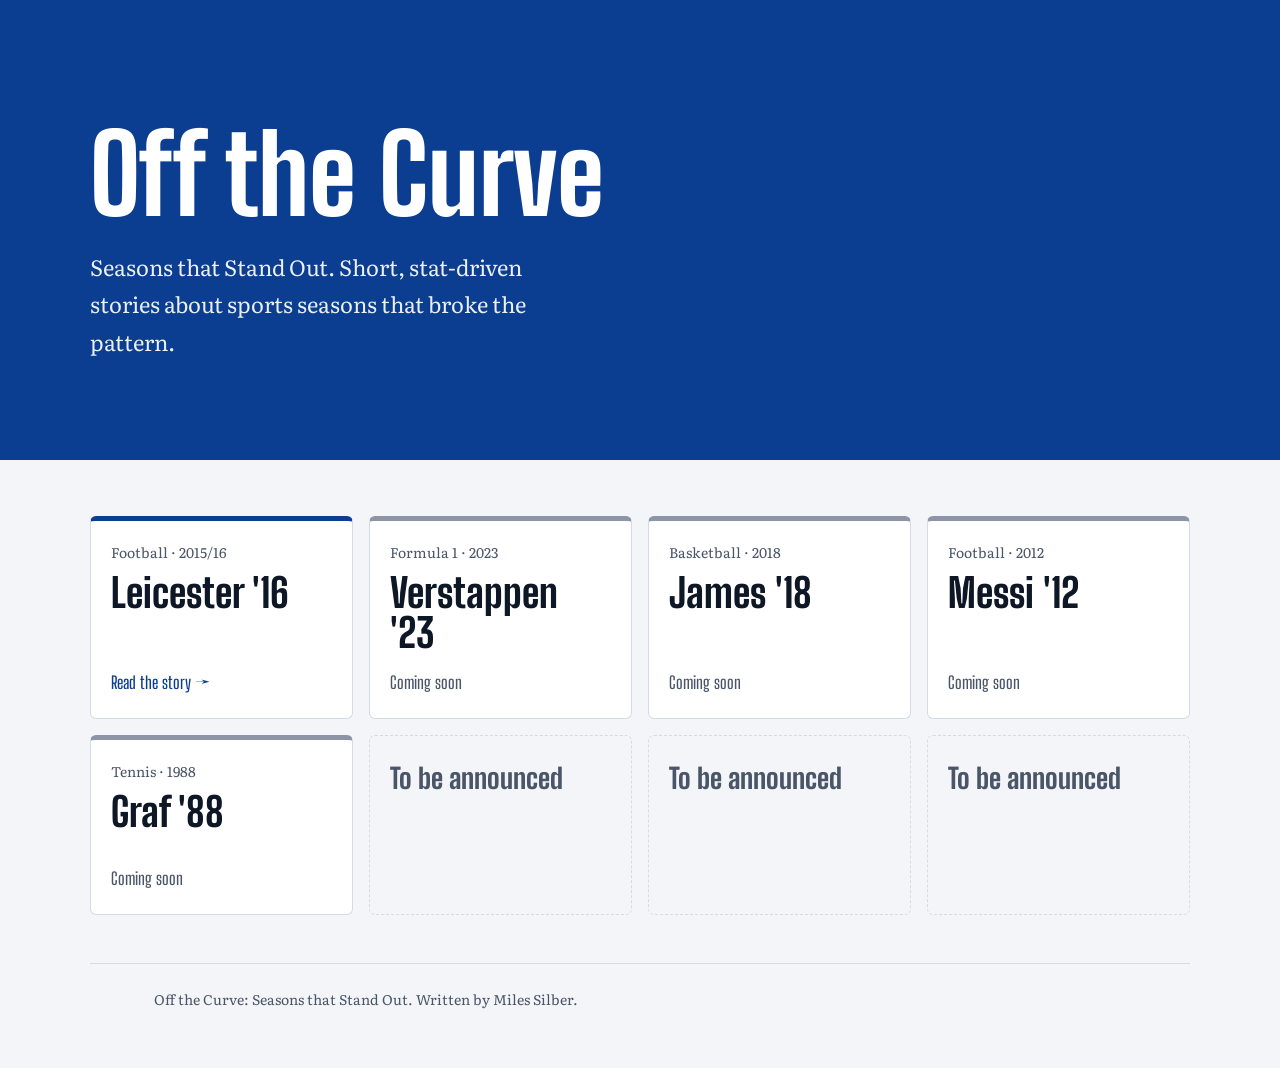
==== index.html @ 4fc9ac19 "Set up site: homepage, shared styles, Leicester article, README - site.css: shared colors, fonts, la" ====
<!doctype html>
<html lang="en">
<head>
<meta charset="utf-8">
<meta name="viewport" content="width=device-width, initial-scale=1, viewport-fit=cover">
<title>Off the Curve: Seasons that Stand Out</title>
<meta name="description" content="Short, stat-driven stories about sports seasons that broke the pattern.">
<link rel="preconnect" href="https://fonts.googleapis.com">
<link rel="preconnect" href="https://fonts.gstatic.com" crossorigin>
<link rel="stylesheet" href="https://fonts.googleapis.com/css2?family=Big+Shoulders+Display:wght@600;800&family=Literata:ital,opsz,wght@0,7..72,400;0,7..72,600;1,7..72,400&display=swap">
<link rel="stylesheet" href="site.css">
</head>
<body>

<header class="hero">
  <div class="hero-inner">
    <h1>Off the Curve</h1>
    <p class="dek">Seasons that Stand Out. Short, stat-driven stories about sports seasons that broke the pattern.</p>
  </div>
</header>

<main class="home">
  <ul class="cards" id="article-cards"></ul>
  <noscript><p>The article list needs JavaScript. <a href="leicester-2015-16/">Read Leicester '16</a>.</p></noscript>
</main>

<footer>
  Off the Curve: Seasons that Stand Out. Written by Miles Silber.
</footer>

<script src="articles.js"></script>
</body>
</html>
---- site.css ----
/* ==========================================================================
   Off the Curve: shared styles
   Every page links to this file. Change a color or font here and it changes
   on every page. Styles used by only one article's charts/widgets live in
   that article's own <style> block instead.
   ========================================================================== */

/* ---- Colors and fonts (light mode, then dark mode) ---- */
:root{
  --bg:#F3F5F9; --surface:#FFFFFF; --ink:#0E1726; --muted:#4A5568; --line:#D5DBE5;
  --blue:#0B3D91; --blue-soft:#DCE6F7; --gold:#F2B807; --gold-ink:#7A5B00; --grey:#8C95A6; --grey-dark:#5B6577;
  --hero:#0B3D91; --hero-ink:#FFFFFF;
  --display:'Big Shoulders Display','Arial Narrow','Helvetica Neue',Arial,sans-serif;
  --serif:'Literata',Georgia,'Times New Roman',serif;
}
@media (prefers-color-scheme: dark){
  :root:not([data-theme="light"]){
    --bg:#0B1220; --surface:#121B2E; --ink:#E8ECF4; --muted:#A3AEC2; --line:#26334D;
    --blue:#7AA2F2; --blue-soft:#1C2B4D; --gold:#F5C431; --gold-ink:#F5C431; --grey:#6B768A; --grey-dark:#9AA4B6;
    --hero:#0A2A66; --hero-ink:#FFFFFF;
  }
}
:root[data-theme="dark"]{
  --bg:#0B1220; --surface:#121B2E; --ink:#E8ECF4; --muted:#A3AEC2; --line:#26334D;
  --blue:#7AA2F2; --blue-soft:#1C2B4D; --gold:#F5C431; --gold-ink:#F5C431; --grey:#6B768A; --grey-dark:#9AA4B6;
  --hero:#0A2A66; --hero-ink:#FFFFFF;
}

/* ---- Base ---- */
:root{box-sizing:border-box;padding-top:env(safe-area-inset-top,0px);padding-bottom:env(safe-area-inset-bottom,0px)}
html{scroll-padding-top:calc(env(safe-area-inset-top,0px) + 24px);scroll-behavior:smooth}
*,*::before,*::after{box-sizing:inherit}
body{margin:0;background:var(--bg);color:var(--ink);font-family:var(--serif);font-size:19px;line-height:1.7;-webkit-font-smoothing:antialiased}
img,svg{max-width:100%}
a{color:var(--blue)}
:focus-visible{outline:3px solid var(--gold);outline-offset:3px}
@media (prefers-reduced-motion: reduce){*{transition:none!important;animation:none!important;scroll-behavior:auto!important}}

.progress{position:fixed;top:0;left:0;height:4px;width:0;background:var(--gold);z-index:10;padding-top:0}

/* ---- Site navigation (top of every article) ---- */
.site-nav{display:flex;justify-content:space-between;align-items:baseline;gap:16px;flex-wrap:wrap}
.site-nav a{color:inherit;text-decoration:none}
.site-nav a:hover{text-decoration:underline}
.site-nav .all{font-family:var(--display);font-weight:600;font-size:17px;letter-spacing:.02em;opacity:.85}

/* ---- Hero ---- */
.hero{background:var(--hero);color:var(--hero-ink);position:relative;overflow:hidden;padding:clamp(48px,8vw,96px) clamp(20px,5vw,64px) clamp(40px,6vw,72px)}
.hero-odds{position:absolute;right:-2vw;bottom:-6vw;font-family:var(--display);font-weight:800;font-size:clamp(160px,34vw,460px);line-height:.8;color:transparent;-webkit-text-stroke:2px rgba(242,184,7,.55);pointer-events:none;user-select:none;letter-spacing:-.01em;white-space:nowrap}
.hero-inner{position:relative;max-width:1100px;margin:0 auto}
.site{font-family:var(--display);font-weight:600;font-size:20px;letter-spacing:.02em;opacity:.85}
.hero h1{font-family:var(--display);font-weight:800;font-size:clamp(48px,8.5vw,112px);line-height:.92;margin:28px 0 24px;max-width:13ch;letter-spacing:-.005em}
.hero .dek{font-size:clamp(18px,2.2vw,22px);max-width:36ch;margin:0 0 28px;opacity:.92}
.byline{font-size:16px;opacity:.8}

/* ---- Article layout: text column + sidebar ---- */
.wrap{max-width:1100px;margin:0 auto;padding:0 clamp(20px,5vw,64px);display:grid;grid-template-columns:minmax(0,680px) 300px;gap:64px;align-items:start}
main{padding:56px 0 40px;min-width:0}
aside{position:sticky;top:calc(env(safe-area-inset-top,0px) + 32px);margin-top:56px}
@media (max-width:1040px){
  .wrap{grid-template-columns:minmax(0,1fr);gap:0}
  aside{position:static;margin:0 0 8px;order:-1;margin-top:40px}
}
main p{margin:0 0 1.2em}
h2{font-family:var(--display);font-weight:800;font-size:clamp(34px,4.6vw,48px);line-height:1;margin:72px 0 20px;letter-spacing:-.005em}
h2 .pillar-no{display:block;font-weight:600;font-size:.5em;color:var(--blue);margin-bottom:10px;letter-spacing:.01em}
.subhead{font-family:var(--display);font-weight:600;font-size:24px;margin:32px 0 12px;color:var(--blue)}

/* ---- Figures and charts ---- */
figure{margin:36px 0 40px;padding:24px;background:var(--surface);border:1px solid var(--line);border-radius:6px}
figure h3{font-family:var(--display);font-weight:600;font-size:24px;line-height:1.15;margin:0 0 6px}
figure .sub{font-size:15px;color:var(--muted);margin:0 0 16px;line-height:1.5}
figcaption{font-size:14px;color:var(--muted);margin-top:12px;line-height:1.5}
figcaption a{color:var(--blue)}
.chart svg{display:block;width:100%;height:auto;overflow:visible}
.chart text{font-family:var(--display);font-weight:600;fill:var(--ink)}
.chart .muted{fill:var(--muted)}
.steps{display:flex;flex-wrap:wrap;gap:8px;margin:0 0 16px}
.steps button,.btn{font-family:var(--display);font-weight:600;font-size:17px;min-height:44px;padding:8px 16px;border-radius:999px;border:1.5px solid var(--blue);background:transparent;color:var(--blue);cursor:pointer}
.steps button[aria-pressed="true"],.btn.primary{background:var(--blue);color:var(--surface)}
.steps button:hover,.btn:hover{filter:brightness(1.1)}
.step-note{font-size:16px;line-height:1.55;margin:14px 0 0;min-height:3.1em}
.fade{transition:opacity .45s ease}
@media (max-width:560px){
  figure{padding:16px;margin-left:-4px;margin-right:-4px}
}

/* ---- Pull quote and closing line ---- */
blockquote{margin:40px 0;padding:0;font-family:var(--display);font-weight:800;font-size:clamp(34px,5vw,50px);line-height:1.02;color:var(--blue)}
.closer{font-family:var(--display);font-weight:800;font-size:clamp(30px,4.4vw,44px);line-height:1.05;margin:48px 0 0}

/* ---- Citations and Sources ---- */
.cite a{font-family:var(--display);font-weight:600;font-size:.72em;text-decoration:none;padding:0 1px;color:var(--blue)}
.cite a:hover{text-decoration:underline}
.sources{margin-top:64px;border-top:2px solid var(--ink)}
.sources h2{font-size:32px;margin:24px 0 16px}
.sources ol{margin:0;padding-left:1.6em;font-size:15px;line-height:1.55;color:var(--muted)}
.sources li{margin-bottom:10px;padding-left:4px}
.sources li:target{background:var(--blue-soft);color:var(--ink)}

/* ---- Previous / next article links (filled in by articles.js) ---- */
.article-nav{max-width:1100px;margin:48px auto 0;padding:0 clamp(20px,5vw,64px);display:grid;grid-template-columns:1fr 1fr;gap:16px}
.article-nav[hidden]{display:none}
.article-nav a{display:block;padding:16px 20px;background:var(--surface);border:1px solid var(--line);border-radius:6px;text-decoration:none;color:var(--ink)}
.article-nav a:hover{border-color:var(--blue)}
.article-nav .dir{display:block;font-size:14px;color:var(--muted)}
.article-nav .t{display:block;font-family:var(--display);font-weight:800;font-size:26px;line-height:1.1;color:var(--blue)}
.article-nav .next{grid-column:2;text-align:right}
@media (max-width:560px){
  .article-nav{grid-template-columns:1fr}
  .article-nav .next{grid-column:1}
}

/* ---- Homepage cards ---- */
.home{padding:56px clamp(20px,5vw,64px) 0}
.cards{list-style:none;max-width:1100px;margin:0 auto;padding:0;display:grid;grid-template-columns:repeat(auto-fill,minmax(240px,1fr));gap:16px}
.card{display:flex;flex-direction:column;height:100%;min-height:180px;padding:20px;background:var(--surface);border:1px solid var(--line);border-top:5px solid var(--blue);border-radius:6px;color:var(--ink);text-decoration:none}
a.card:hover{border-color:var(--blue)}
a.card:hover .card-status{text-decoration:underline}
.card-meta{font-size:14px;color:var(--muted)}
.card-title{font-family:var(--display);font-weight:800;font-size:40px;line-height:1;margin:8px 0 16px}
.card-status{margin-top:auto;font-family:var(--display);font-weight:600;font-size:17px;color:var(--blue)}
.card.soon{border-top-color:var(--grey)}
.card.soon .card-status{color:var(--muted)}
.card.tba{border-style:dashed;border-top:1px dashed var(--line);background:transparent}
.card.tba .card-title{color:var(--muted);font-size:28px}
.card.tba .card-status{color:var(--muted)}

footer{max-width:1100px;margin:48px auto 0;padding:24px clamp(20px,5vw,64px) 56px;border-top:1px solid var(--line);font-size:14px;color:var(--muted)}
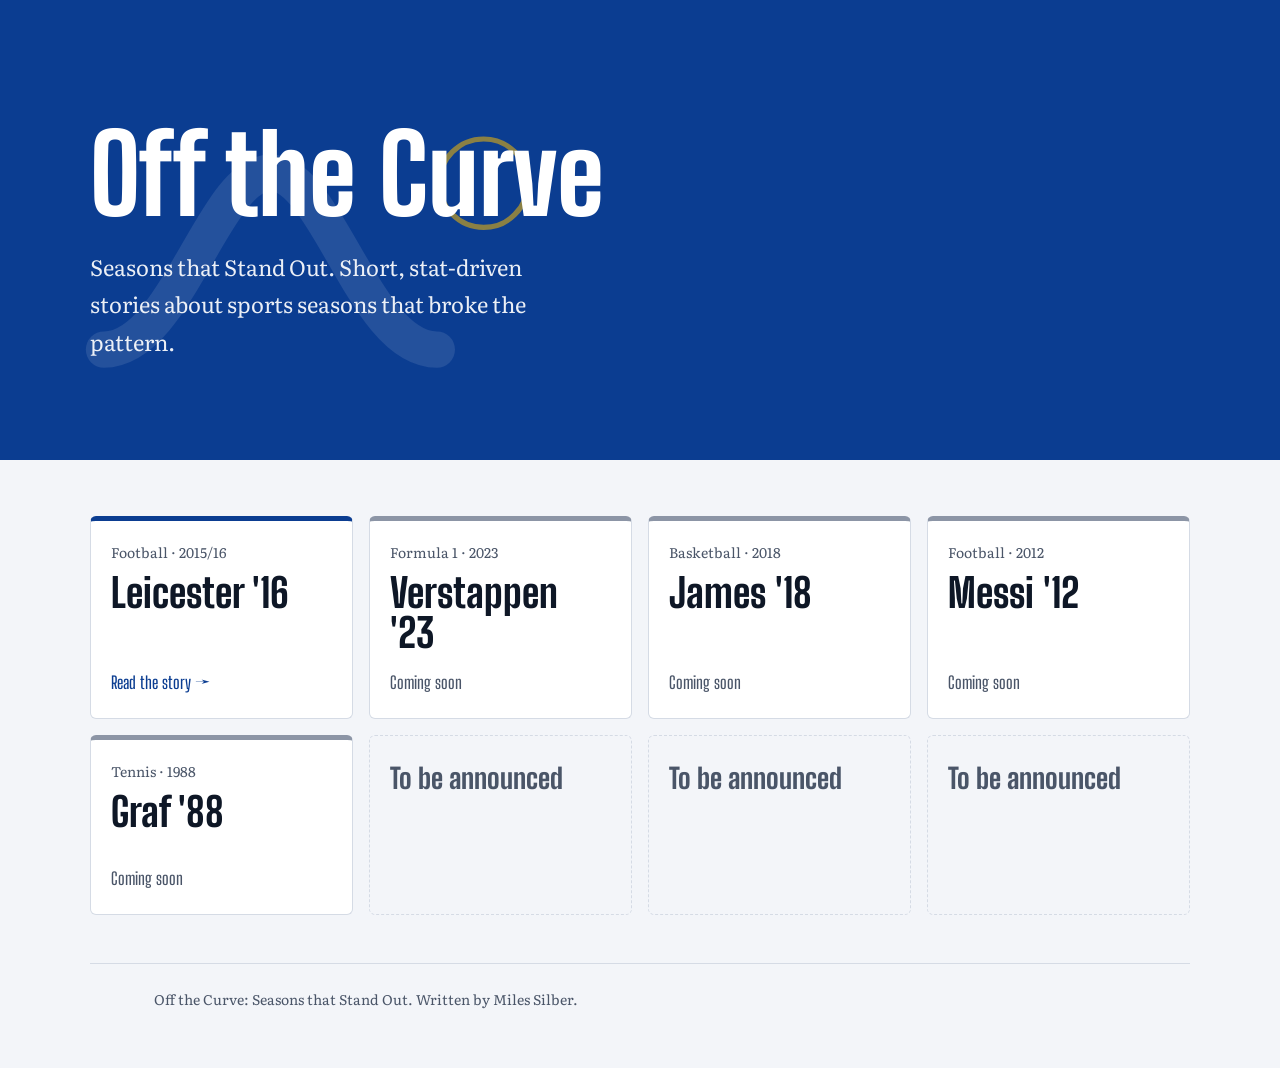
==== commit 3041ffa0: "Add logo: favicon, homepage hero watermark, article nav mark Co-Authored-By: Claude Opus 5.5 <norepl" ====
--- a/index.html
+++ b/index.html
@@ -8,12 +8,18 @@
 <link rel="preconnect" href="https://fonts.googleapis.com">
 <link rel="preconnect" href="https://fonts.gstatic.com" crossorigin>
 <link rel="stylesheet" href="https://fonts.googleapis.com/css2?family=Big+Shoulders+Display:wght@600;800&family=Literata:ital,opsz,wght@0,7..72,400;0,7..72,600;1,7..72,400&display=swap">
+<link rel="icon" href="favicon.svg" type="image/svg+xml">
+<link rel="apple-touch-icon" href="apple-touch-icon.png">
 <link rel="stylesheet" href="site.css">
 </head>
 <body>
 
 <header class="hero">
   <div class="hero-inner">
+    <svg class="hero-mark" viewBox="0 0 100 100" aria-hidden="true" focusable="false">
+      <path d="M10 68 C24 68 31 34 42 34 C53 34 60 68 74 68"/>
+      <circle cx="83" cy="36" r="8.5"/>
+    </svg>
     <h1>Off the Curve</h1>
     <p class="dek">Seasons that Stand Out. Short, stat-driven stories about sports seasons that broke the pattern.</p>
   </div>
--- a/site.css
+++ b/site.css
@@ -49,6 +49,16 @@
 .hero-odds{position:absolute;right:-2vw;bottom:-6vw;font-family:var(--display);font-weight:800;font-size:clamp(160px,34vw,460px);line-height:.8;color:transparent;-webkit-text-stroke:2px rgba(242,184,7,.55);pointer-events:none;user-select:none;letter-spacing:-.01em;white-space:nowrap}
 .hero-inner{position:relative;max-width:1100px;margin:0 auto}
 .site{font-family:var(--display);font-weight:600;font-size:20px;letter-spacing:.02em;opacity:.85}
+/* Logo: curve uses the text color, dot is always gold */
+.site-logo{width:1.5em;height:1.5em;margin-right:.4em;vertical-align:-.4em}
+.site-logo path,.hero-mark path{fill:none;stroke:currentColor;stroke-width:7;stroke-linecap:round}
+.site-logo circle,.hero-mark circle{fill:var(--gold)}
+/* Homepage: big faint logo behind the title and description */
+.hero-inner{isolation:isolate}
+/* --mark-w sets the size; the bottom offset lines the curve's base up with the bottom of the description */
+.hero-mark{--mark-w:clamp(300px,48vw,520px);position:absolute;z-index:-1;left:clamp(-40px,-3vw,-12px);bottom:calc(var(--mark-w) * -.3);width:var(--mark-w);height:auto;color:var(--hero-ink);pointer-events:none}
+.hero-mark path{stroke-opacity:.1}
+.hero-mark circle{fill:none;stroke:var(--gold);stroke-width:1;stroke-opacity:.55}
 .hero h1{font-family:var(--display);font-weight:800;font-size:clamp(48px,8.5vw,112px);line-height:.92;margin:28px 0 24px;max-width:13ch;letter-spacing:-.005em}
 .hero .dek{font-size:clamp(18px,2.2vw,22px);max-width:36ch;margin:0 0 28px;opacity:.92}
 .byline{font-size:16px;opacity:.8}
